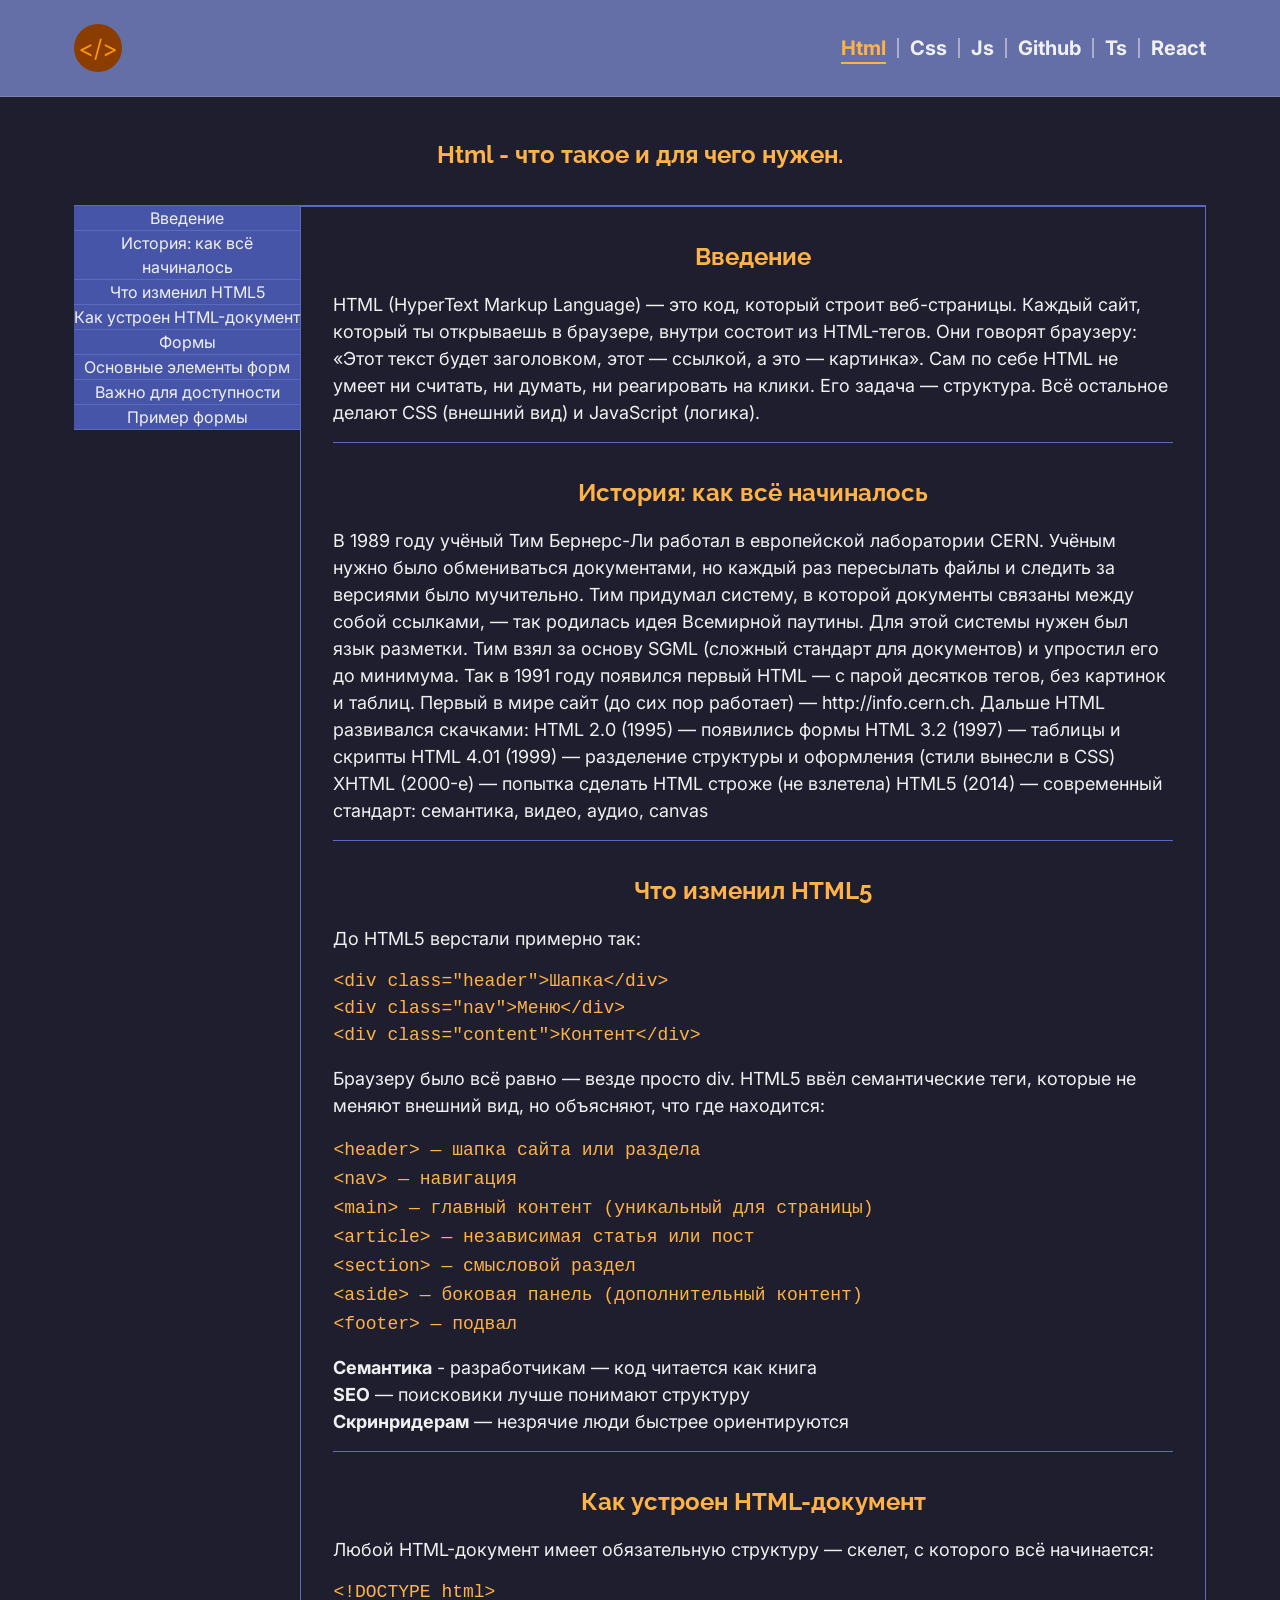
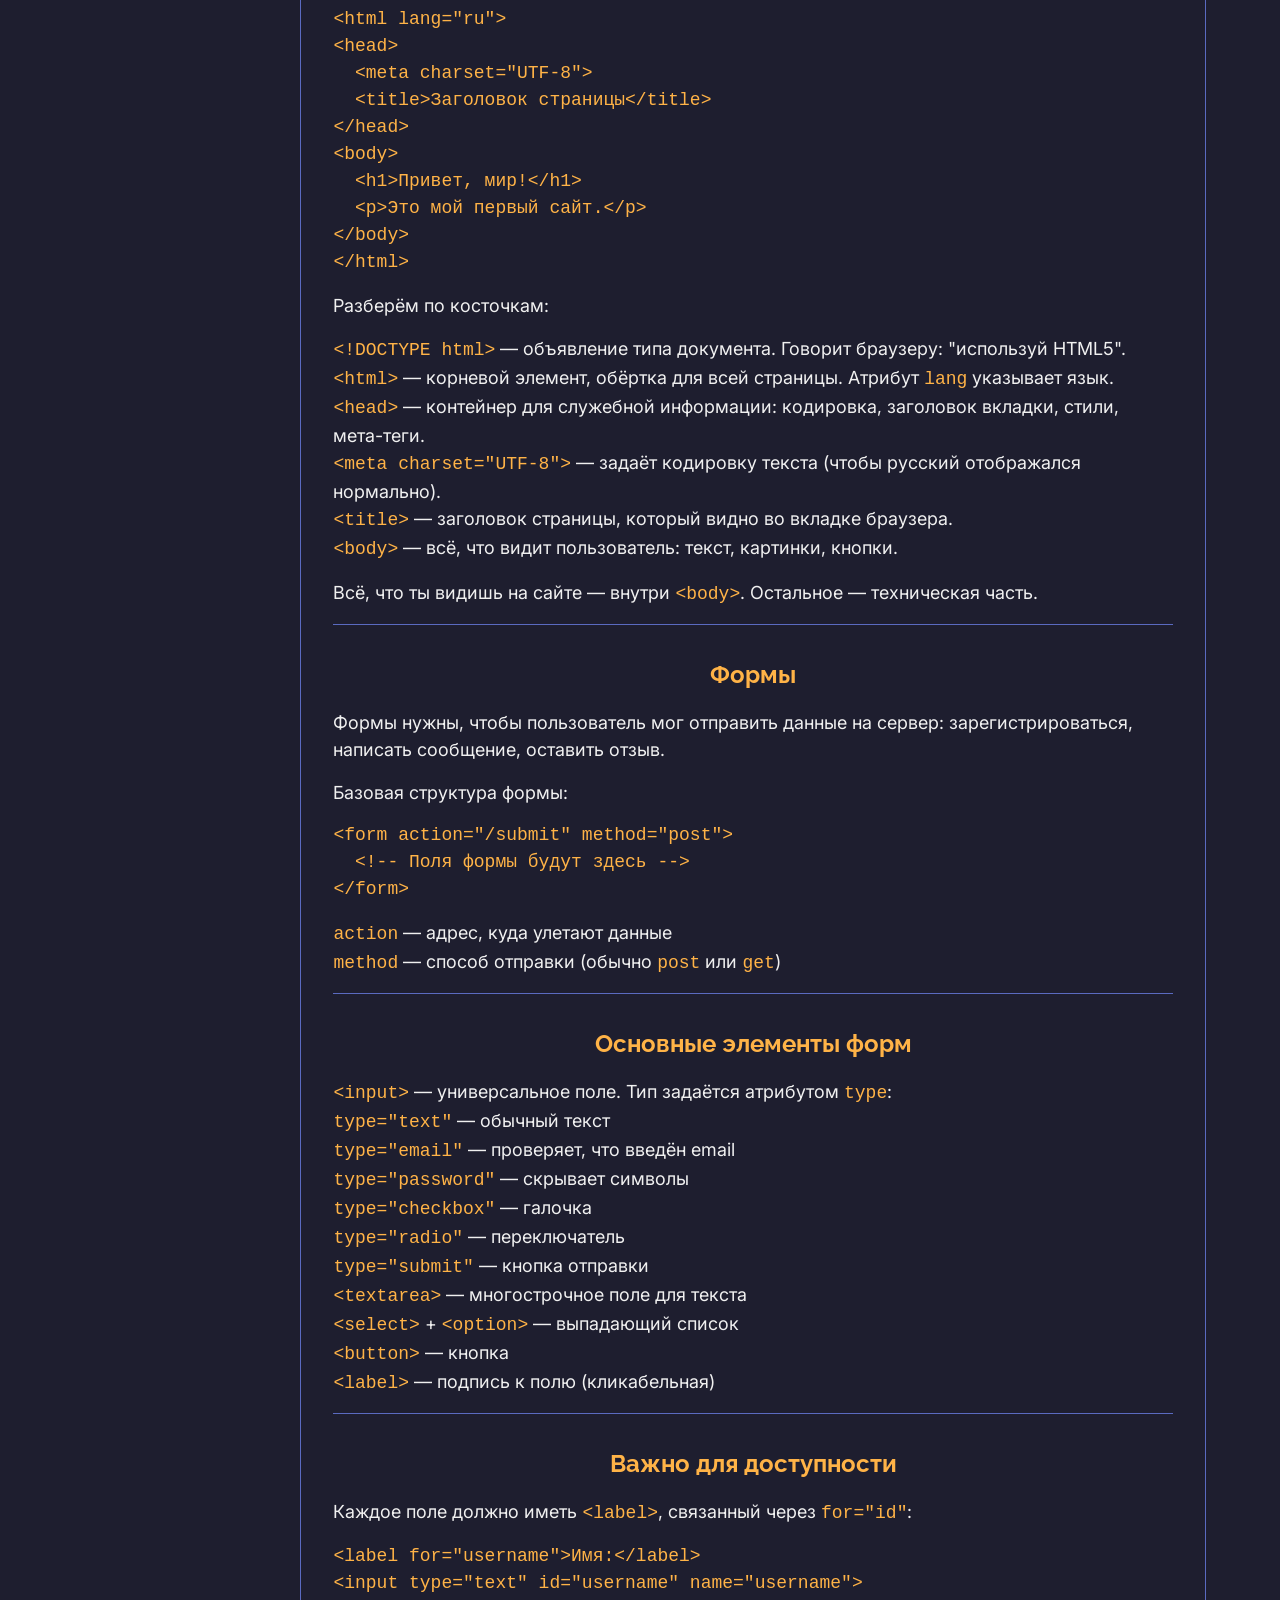
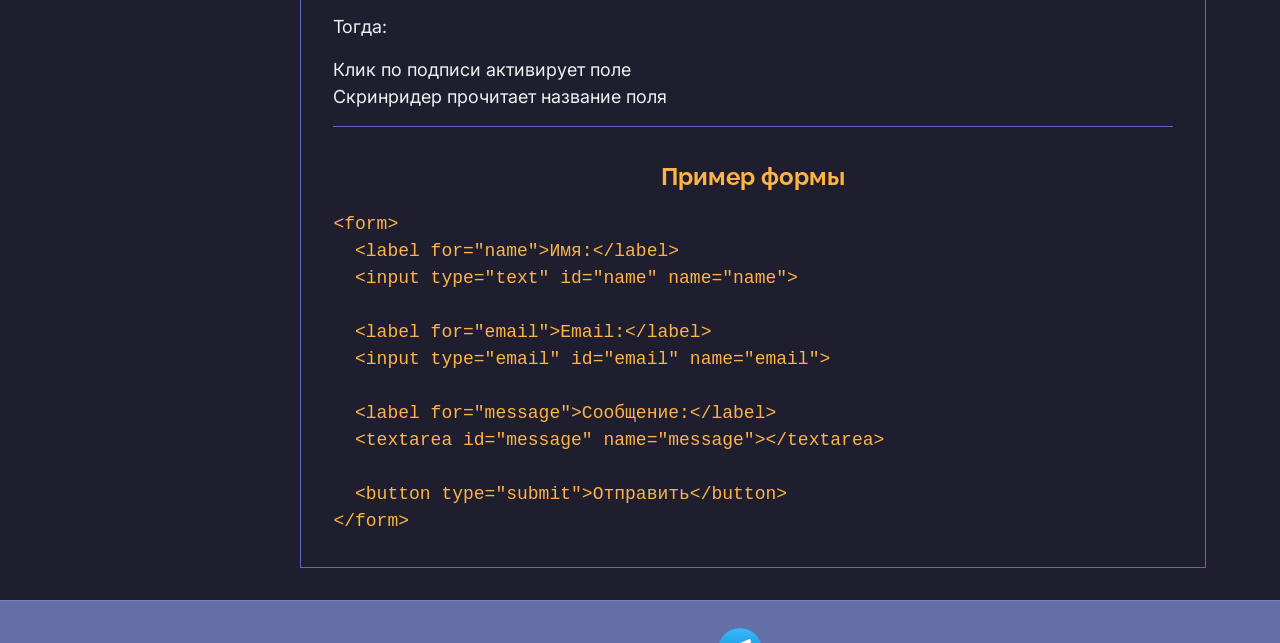
==== pages/aboutHtml.html @ 51ff788f "feat: всеразличные мелкие изменения, добавил страницу для html, немного её наполнил и адаптировал, н" ====
<!doctype html>
<html lang="ru">
  <head>
    <meta charset="UTF-8" />
    <meta name="viewport" content="width=device-width, initial-scale=1.0" />
    <meta
      name="description"
      content="Веб-сайт шпаргалка для фронт-енд разработчкиков, сделано с целью обучения на яндекс практикуме."
    />
    <link rel="icon" href="../assets/images/favicon.ico" sizes="any" />
    <link rel="icon" href="../assets/images/favicon.svg" type="image/svg+xml" />
    <link rel="apple-touch-icon" href="../assets/images/apple-touch-icon.png" />
    <title>devNotes - заметки фронт-енд разработчика</title>
    <link rel="stylesheet" href="../css/style.css" />
    <link rel="stylesheet" href="../css/utils/technology-media.css">
  </head>
  <body>
    <header class="header">
      <div class="wrapper wrapper--header">
        <a href="/"
          ><img
            class="logo"
            src="../assets/images/favicon.svg"
            alt="devNotes logotype"
        /></a>
        <!-- Burger menu -->
        <div class="burger">
          <span class="burger__item"></span>
          <span class="burger__item"></span>
          <span class="burger__item"></span>
        </div>
        <nav class="nav">
          <ul class="nav__list">
            <li class="nav__list-element">
              <a class="nav__link nav__link--active" href="">Html</a>
            </li>
            <li class="nav__list-element">
              <a class="nav__link" href="">Css</a>
            </li>
            <li class="nav__list-element">
              <a class="nav__link" href="">Js</a>
            </li>
            <li class="nav__list-element">
              <a class="nav__link" href="">Github</a>
            </li>
            <li class="nav__list-element">
              <a class="nav__link" href="">Ts</a>
            </li>
            <li class="nav__list-element">
              <a class="nav__link" href="">React</a>
            </li>
          </ul>
        </nav>
      </div>
    </header>
    <div class="mobile-menu">
      <nav class="mobile-menu__nav">
        <ul class="mobile-menu__list">
          <li class="mobile-menu__item">
            <a href="" class="mobile-menu__link mobile-menu__link--active"
              >Html</a
            >
          </li>
          <li class="mobile-menu__item">
            <a href="" class="mobile-menu__link">Css</a>
          </li>
          <li class="mobile-menu__item">
            <a href="" class="mobile-menu__link">Js</a>
          </li>
          <li class="mobile-menu__item">
            <a href="" class="mobile-menu__link">Github</a>
          </li>
          <li class="mobile-menu__item">
            <a href="" class="mobile-menu__link">Ts</a>
          </li>
          <li class="mobile-menu__item">
            <a href="" class="mobile-menu__link">React</a>
          </li>
        </ul>
      </nav>
    </div>

    <main class="main">
      <div class="cover cover--burger"></div>
      <div class="wrapper wrapper--main">
        <h1 class="title title--main">Html - что такое и для чего нужен.</h1>
        <article class="technology">
          <div class="technology__row">
            <aside class="technology__aside">
              <nav class="technology__nav">
                <ul class="technology__list">
                  <li class="technology__list-element">
                    <a href="#introduction" class="technology__list-link">Введение</a>
                  </li>
                  <li class="technology__list-element" >
                    <a href="#history" class="technology__list-link"
                      >История: как всё начиналось</a
                    >
                  </li>
                  <li class="technology__list-element" >
                    <a href="#html5" class="technology__list-link"
                      >Что изменил HTML5</a
                    >
                  </li>
                  <li class="technology__list-element" >
                    <a href="#html-structure" class="technology__list-link"
                      >Как устроен HTML-документ</a
                    >
                  </li>
                  <li class="technology__list-element" >
                    <a href="#forms" class="technology__list-link">Формы</a>
                  </li>
                  <li class="technology__list-element" >
                    <a href="#basic-form-elements" class="technology__list-link"
                      >Основные элементы форм</a
                    >
                  </li>
                  <li class="technology__list-element" >
                    <a href="#label" class="technology__list-link"
                      >Важно для доступности</a
                    >
                  </li>
                  <li class="technology__list-element" >
                    <a href="#form-example" class="technology__list-link"
                      >Пример формы</a
                    >
                  </li>
                </ul>
              </nav>
            </aside>

            <section class="technology__info">
              <h2 class="title title--technology" id="introduction">Введение</h2>
              <p>
                HTML (HyperText Markup Language) — это код, который строит
                веб-страницы. Каждый сайт, который ты открываешь в браузере,
                внутри состоит из HTML-тегов. Они говорят браузеру: «Этот текст
                будет заголовком, этот — ссылкой, а это — картинка». Сам по себе
                HTML не умеет ни считать, ни думать, ни реагировать на клики.
                Его задача — структура. Всё остальное делают CSS (внешний вид) и
                JavaScript (логика).
              </p>
              <h2 class="title title--technology" id="history">
                История: как всё начиналось
              </h2>
              <p>
                В 1989 году учёный Тим Бернерс-Ли работал в европейской
                лаборатории CERN. Учёным нужно было обмениваться документами, но
                каждый раз пересылать файлы и следить за версиями было
                мучительно. Тим придумал систему, в которой документы связаны
                между собой ссылками, — так родилась идея Всемирной паутины. Для
                этой системы нужен был язык разметки. Тим взял за основу SGML
                (сложный стандарт для документов) и упростил его до минимума.
                Так в 1991 году появился первый HTML — с парой десятков тегов,
                без картинок и таблиц. Первый в мире сайт (до сих пор работает)
                — http://info.cern.ch. Дальше HTML развивался скачками: HTML 2.0
                (1995) — появились формы HTML 3.2 (1997) — таблицы и скрипты
                HTML 4.01 (1999) — разделение структуры и оформления (стили
                вынесли в CSS) XHTML (2000-е) — попытка сделать HTML строже (не
                взлетела) HTML5 (2014) — современный стандарт: семантика, видео,
                аудио, canvas
              </p>
              <h2 class="title title--technology" id="html5">Что изменил HTML5</h2>
              <p>До HTML5 верстали примерно так:</p>
              <pre><code>&lt;div class="header"&gt;Шапка&lt;/div&gt;
&lt;div class="nav"&gt;Меню&lt;/div&gt;
&lt;div class="content"&gt;Контент&lt;/div&gt;</code></pre>
              <p>
                Браузеру было всё равно — везде просто div. HTML5 ввёл
                семантические теги, которые не меняют внешний вид, но объясняют,
                что где находится:
              </p>
              <ul class="tags-list">
                <li><code>&lt;header&gt; — шапка сайта или раздела</code></li>
                <li><code>&lt;nav&gt; — навигация</code></li>
                <li>
                  <code
                    >&lt;main&gt; — главный контент (уникальный для
                    страницы)</code
                  >
                </li>
                <li>
                  <code>&lt;article&gt; — независимая статья или пост</code>
                </li>
                <li><code>&lt;section&gt; — смысловой раздел</code></li>
                <li>
                  <code
                    >&lt;aside&gt; — боковая панель (дополнительный
                    контент)</code
                  >
                </li>
                <li><code>&lt;footer&gt; — подвал</code></li>
              </ul>

              <ul>
                <li>
                  <strong>Семантика</strong> - разработчикам — код читается как
                  книга
                </li>
                <li>
                  <strong>SEO</strong> — поисковики лучше понимают структуру
                </li>
                <li>
                  <strong>Скринридерам</strong> — незрячие люди быстрее
                  ориентируются
                </li>
              </ul>
              <h2 class="title title--technology" id="html-structure">Как устроен HTML-документ</h2>

              <p>
                Любой HTML-документ имеет обязательную структуру — скелет, с
                которого всё начинается:
              </p>

              <pre><code>&lt;!DOCTYPE html&gt;
&lt;html lang="ru"&gt;
&lt;head&gt;
  &lt;meta charset="UTF-8"&gt;
  &lt;title&gt;Заголовок страницы&lt;/title&gt;
&lt;/head&gt;
&lt;body&gt;
  &lt;h1&gt;Привет, мир!&lt;/h1&gt;
  &lt;p&gt;Это мой первый сайт.&lt;/p&gt;
&lt;/body&gt;
&lt;/html&gt;</code></pre>

              <p>Разберём по косточкам:</p>

              <ul class="tags-list">
                <li>
                  <code>&lt;!DOCTYPE html&gt;</code> — объявление типа
                  документа. Говорит браузеру: "используй HTML5".
                </li>
                <li>
                  <code>&lt;html&gt;</code> — корневой элемент, обёртка для всей
                  страницы. Атрибут <code>lang</code> указывает язык.
                </li>
                <li>
                  <code>&lt;head&gt;</code> — контейнер для служебной
                  информации: кодировка, заголовок вкладки, стили, мета-теги.
                </li>
                <li>
                  <code>&lt;meta charset="UTF-8"&gt;</code> — задаёт кодировку
                  текста (чтобы русский отображался нормально).
                </li>
                <li>
                  <code>&lt;title&gt;</code> — заголовок страницы, который видно
                  во вкладке браузера.
                </li>
                <li>
                  <code>&lt;body&gt;</code> — всё, что видит пользователь:
                  текст, картинки, кнопки.
                </li>
              </ul>

              <p>
                Всё, что ты видишь на сайте — внутри <code>&lt;body&gt;</code>.
                Остальное — техническая часть.
              </p>
              <h2 class="title title--technology" id="forms">Формы</h2>

              <p>
                Формы нужны, чтобы пользователь мог отправить данные на сервер:
                зарегистрироваться, написать сообщение, оставить отзыв.
              </p>

              <p>Базовая структура формы:</p>

              <pre><code>&lt;form action="/submit" method="post"&gt;
  &lt;!-- Поля формы будут здесь --&gt;
&lt;/form&gt;</code></pre>

              <ul class="tags-list">
                <li><code>action</code> — адрес, куда улетают данные</li>
                <li>
                  <code>method</code> — способ отправки (обычно
                  <code>post</code> или <code>get</code>)
                </li>
              </ul>

              <h2 class="title title--technology title--technology-small" id="basic-form-elements">
                Основные элементы форм
              </h2>

              <ul class="tags-list">
                <li>
                  <code>&lt;input&gt;</code> — универсальное поле. Тип задаётся
                  атрибутом <code>type</code>:
                  <ul>
                    <li><code>type="text"</code> — обычный текст</li>
                    <li>
                      <code>type="email"</code> — проверяет, что введён email
                    </li>
                    <li><code>type="password"</code> — скрывает символы</li>
                    <li><code>type="checkbox"</code> — галочка</li>
                    <li><code>type="radio"</code> — переключатель</li>
                    <li><code>type="submit"</code> — кнопка отправки</li>
                  </ul>
                </li>
                <li>
                  <code>&lt;textarea&gt;</code> — многострочное поле для текста
                </li>
                <li>
                  <code>&lt;select&gt;</code> + <code>&lt;option&gt;</code> —
                  выпадающий список
                </li>
                <li><code>&lt;button&gt;</code> — кнопка</li>
                <li>
                  <code>&lt;label&gt;</code> — подпись к полю (кликабельная)
                </li>
              </ul>

              <h2 class="title title--technology title--technology-small" id="label">
                Важно для доступности
              </h2>

              <p>
                Каждое поле должно иметь <code>&lt;label&gt;</code>, связанный
                через <code>for="id"</code>:
              </p>

              <pre><code>&lt;label for="username"&gt;Имя:&lt;/label&gt;
&lt;input type="text" id="username" name="username"&gt;</code></pre>

              <p>Тогда:</p>
              <ul>
                <li>Клик по подписи активирует поле</li>
                <li>Скринридер прочитает название поля</li>
              </ul>

              <h2 class="title title--technology title--technology-small" id="form-example">
                Пример формы
              </h2>

              <pre><code>&lt;form&gt;
  &lt;label for="name"&gt;Имя:&lt;/label&gt;
  &lt;input type="text" id="name" name="name"&gt;

  &lt;label for="email"&gt;Email:&lt;/label&gt;
  &lt;input type="email" id="email" name="email"&gt;

  &lt;label for="message"&gt;Сообщение:&lt;/label&gt;
  &lt;textarea id="message" name="message"&gt;&lt;/textarea&gt;

  &lt;button type="submit"&gt;Отправить&lt;/button&gt;
&lt;/form&gt;</code></pre>
            </section>
          </div>
        </article>
      </div>
    </main>
    <footer class="footer">
      <div class="wrapper wrapper--footer">
        <address class="footer__author">
          Для связи с создателем -
          <a
            href="https://t.me/devillived8"
            aria-label="Связаться с создателем"
            target="_blank"
          >
            <img
              class="footer__logo"
              src="../assets/images/telegram.svg"
              alt="telegram logo"
            />
          </a>
        </address>
      </div>
    </footer>
    <script type="module" src="../js/main.js"></script>
  </body>
</html>
---- css/style.css ----
@import url(./utils/reset.css);
@import url(./utils/fonts.css);
@import url(./utils/variables.css);
@import url(./utils/global.css);


@import url(./components/header.css);
@import url(./components/cards.css);
@import url(./components/footer.css);
@import url(./components/burger.css);
@import url(./components/mobileMenu.css);
@import url(./components/technology.css);
@import url(./utils/media.css);
---- css/utils/technology-media.css ----
@media(max-width:750px){
  .technology__row{
    flex-direction: column;
    justify-content: center;
    align-items: center;
  }

  pre{
    overflow: auto;
  }

  .main>.wrapper--main{
    padding: var(--spacing-xs);
  }
  
  .technology__info{
    padding: var(--spacing-sm) var(--spacing-sm) var(--spacing-md) var(--spacing-sm);
    border-top: none;
  }


  .technology__aside{
    width: 100%;
    padding: var(--spacing-sm);
    position: fixed;
    z-index: 6;
  }

  .technology__list{
    display: flex;
    overflow-x: auto;
    width: 100%;
    align-items: center;
    white-space: nowrap;

  }

  .technology__list-element{
    display: flex;
    align-items: stretch;
    border-right: var(--border-thin) solid var(--border-strong);
    padding: var(--spacing-sm);
  }
}
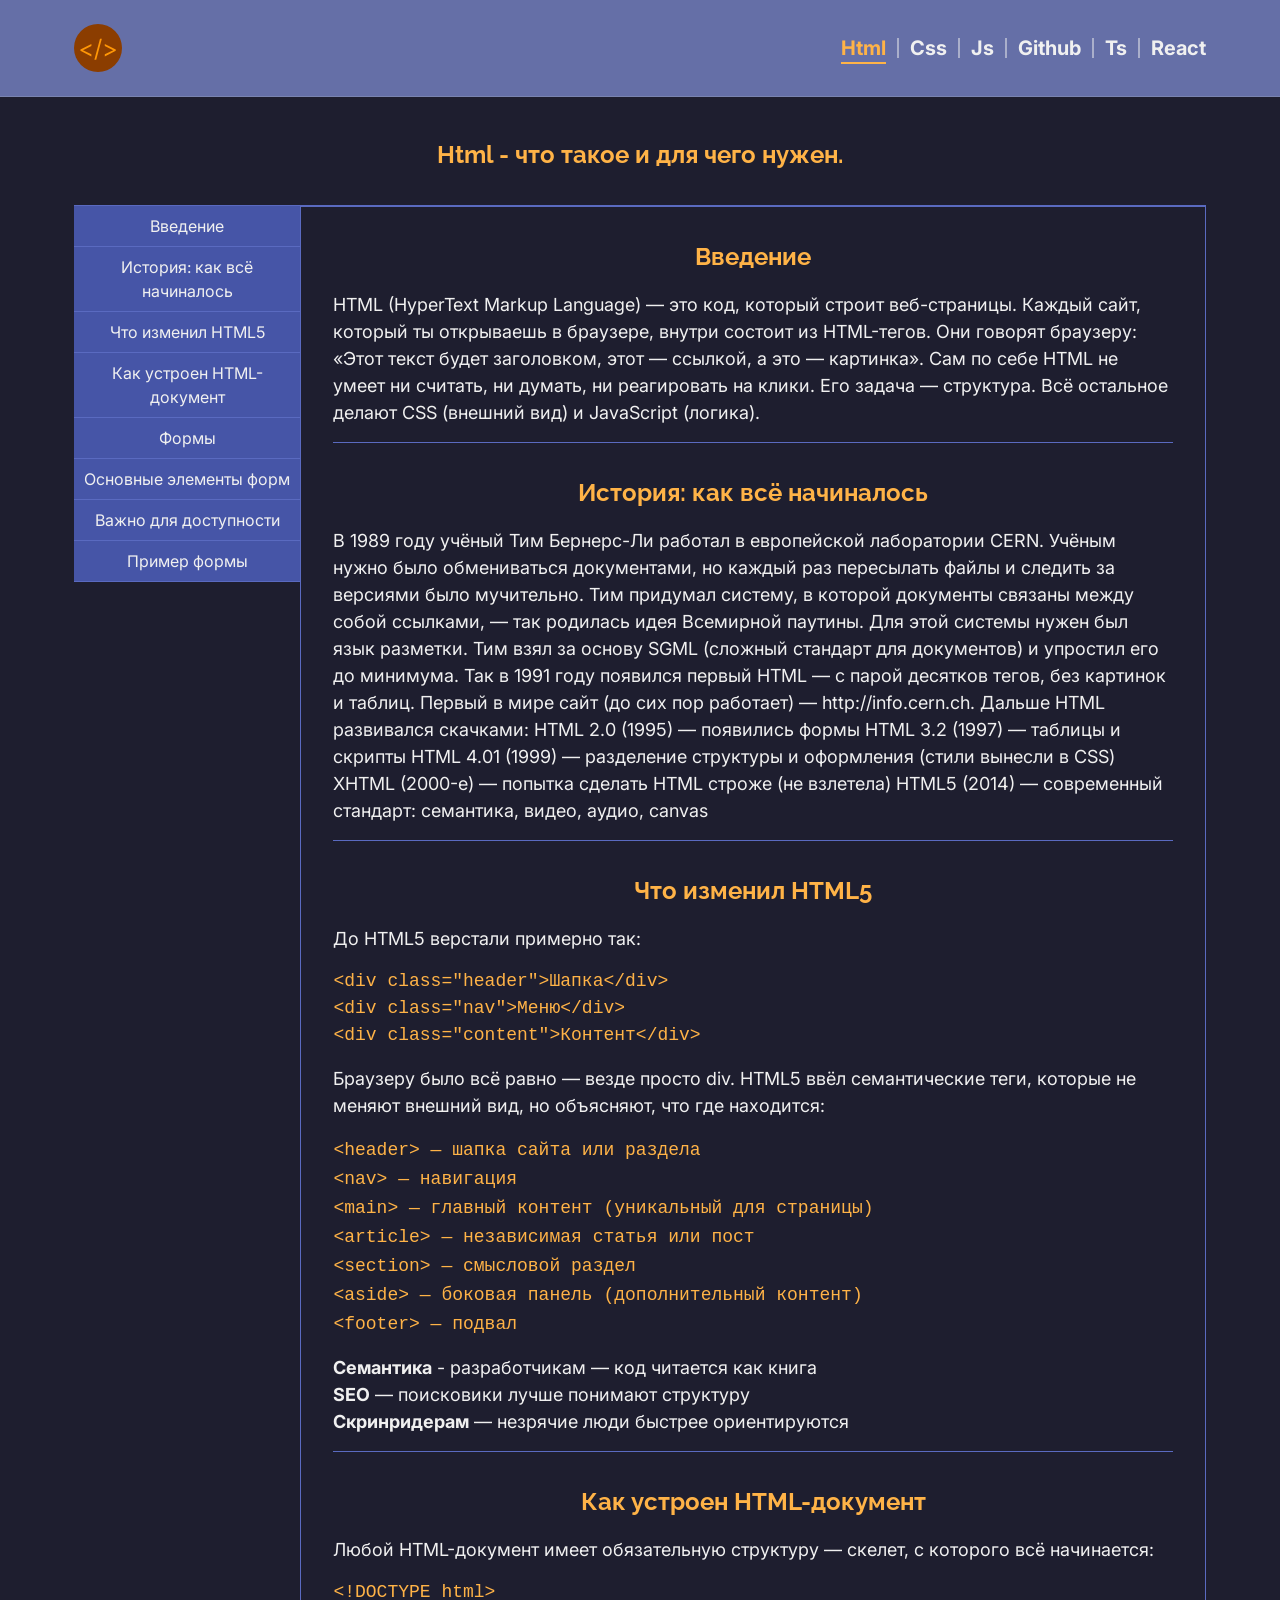
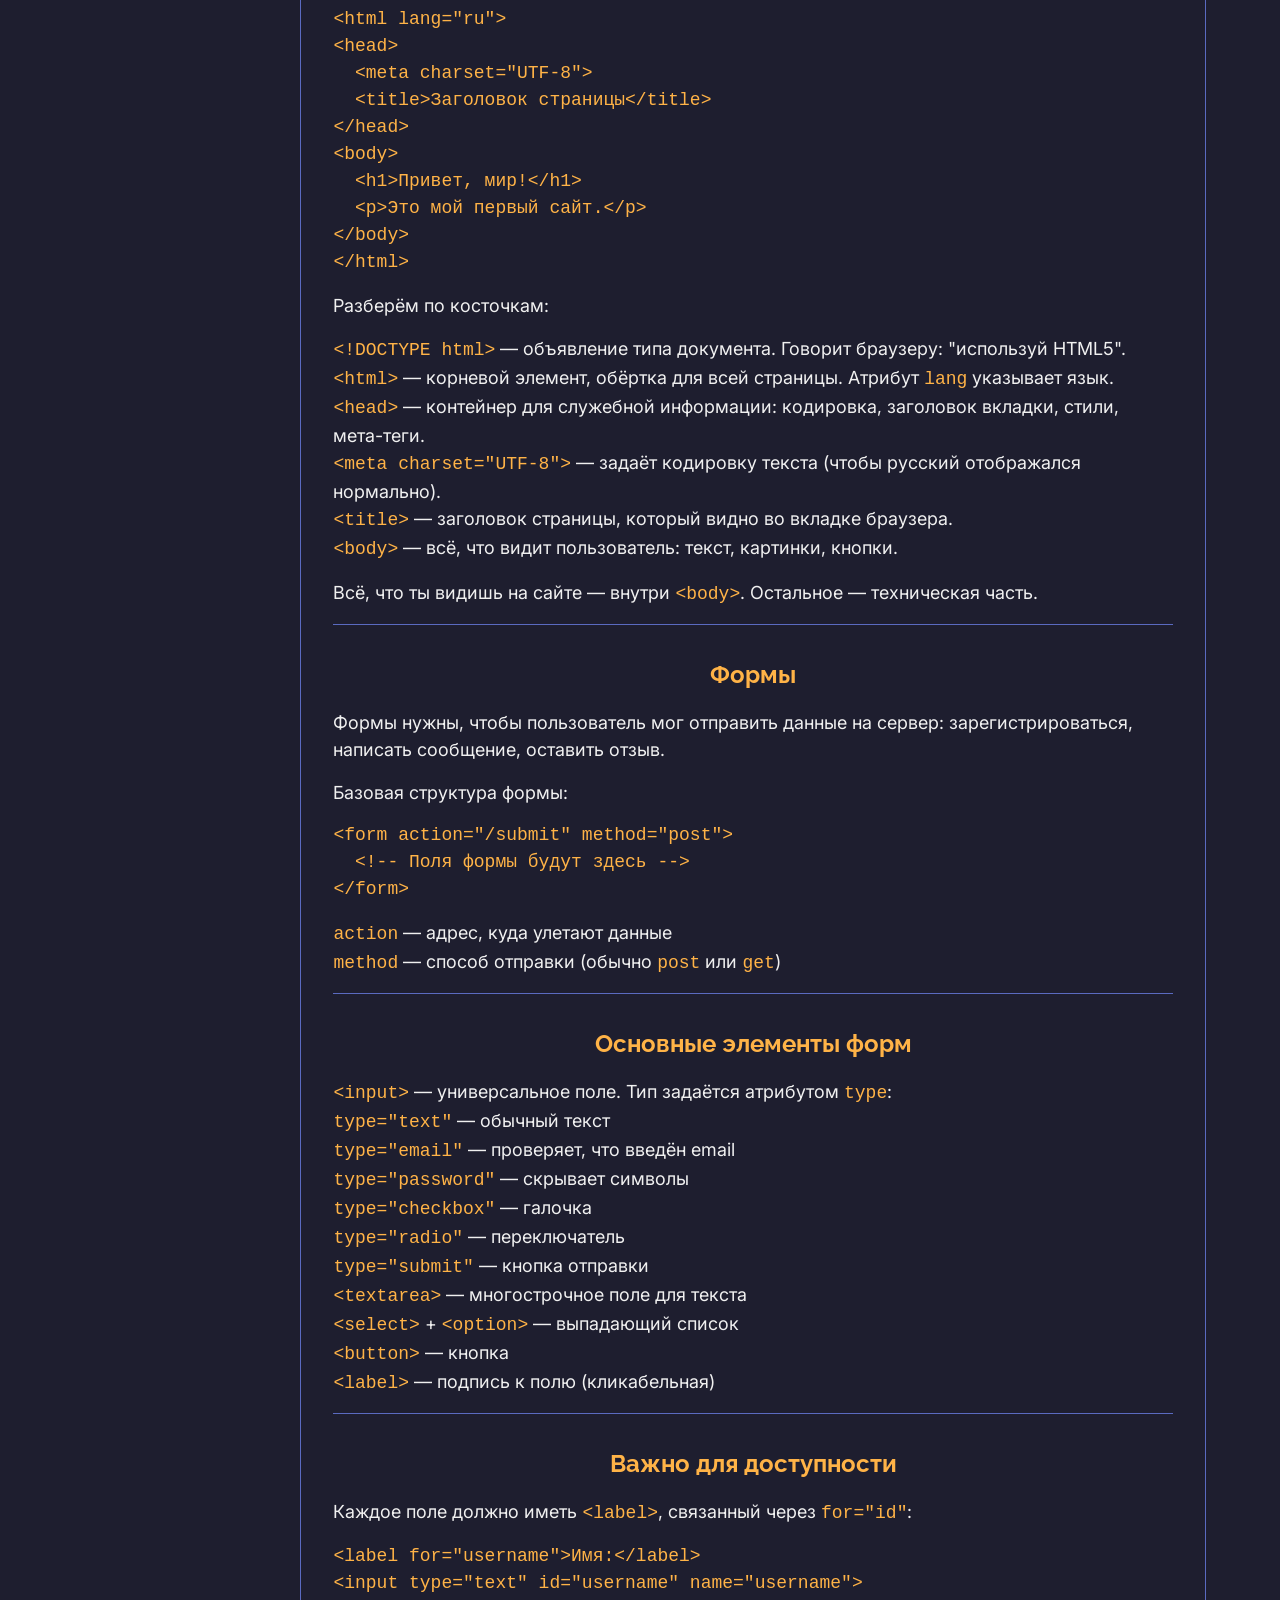
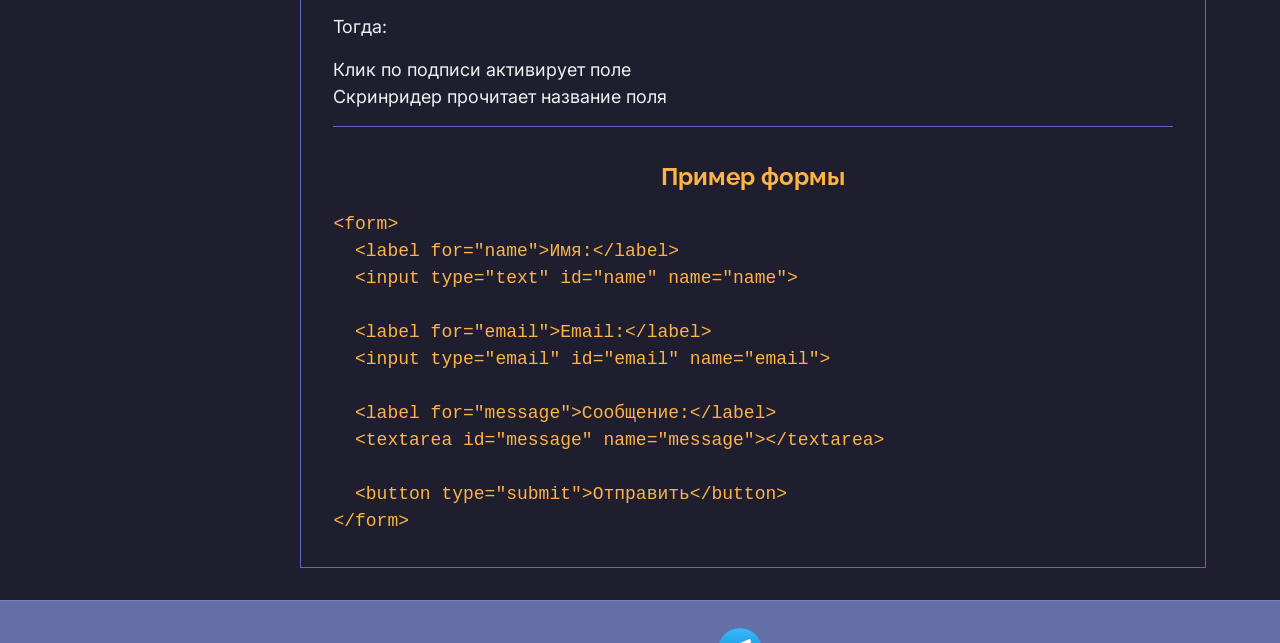
==== commit 73e7b44a: "fix: добавлен padding для навигации на странице html и всякие незначительные изменения" ====
--- a/pages/aboutHtml.html
+++ b/pages/aboutHtml.html
@@ -17,7 +17,7 @@
   <body>
     <header class="header">
       <div class="wrapper wrapper--header">
-        <a href="/"
+        <a href="../index.html"
           ><img
             class="logo"
             src="../assets/images/favicon.svg"
--- a/css/utils/technology-media.css
+++ b/css/utils/technology-media.css
@@ -14,8 +14,9 @@
   }
   
   .technology__info{
-    padding: var(--spacing-sm) var(--spacing-sm) var(--spacing-md) var(--spacing-sm);
+    padding: var(--spacing-sm);
     border-top: none;
+    margin-bottom: var(--spacing-sm);
   }
 
 
